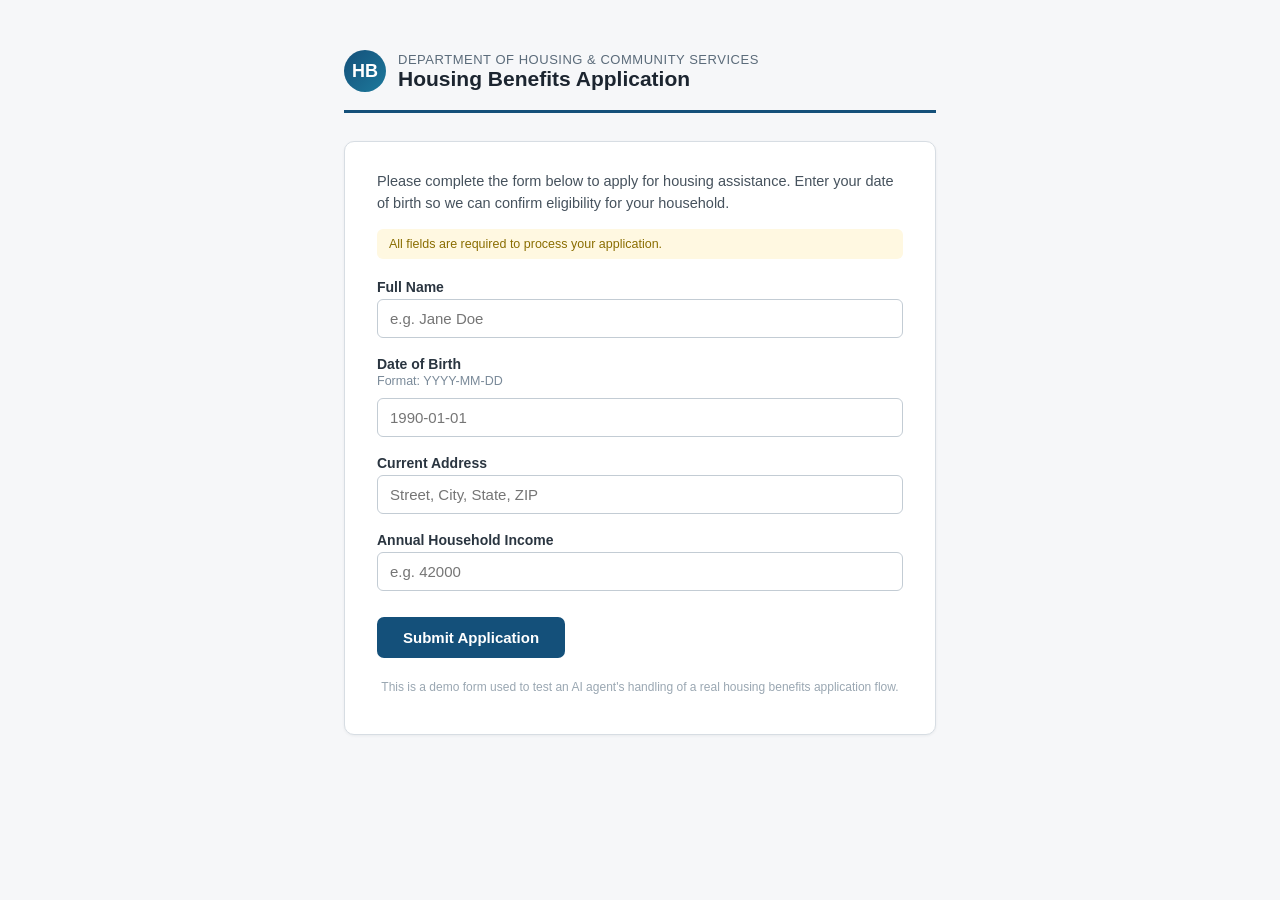
==== demo-sites/clean/application.html @ 1a64f45a "Initial commit: Proxy agent with security gate, PII handling, split-screen UI" ====
<!DOCTYPE html>
<html lang="en">
<head>
<meta charset="UTF-8">
<title>Housing Benefits Application</title>
<style>
  * { box-sizing: border-box; }
  body {
    font-family: -apple-system, "Segoe UI", Roboto, Arial, sans-serif;
    max-width: 640px;
    margin: 32px auto;
    padding: 0 24px 60px;
    color: #1c2530;
    background: #f6f7f9;
  }
  .letterhead {
    display: flex;
    align-items: center;
    gap: 12px;
    padding: 18px 0;
    border-bottom: 3px solid #14507a;
    margin-bottom: 28px;
  }
  .letterhead .seal {
    width: 42px; height: 42px; border-radius: 50%;
    background: linear-gradient(135deg, #14507a, #1d7a9c);
    display: flex; align-items: center; justify-content: center;
    color: white; font-weight: 800; font-size: 18px; flex-shrink: 0;
  }
  .letterhead .agency { font-size: 13px; color: #5b6b7a; letter-spacing: 0.04em; text-transform: uppercase; }
  .letterhead h1 { font-size: 21px; margin: 0; }

  .form-card {
    background: white;
    border: 1px solid #d7dde3;
    border-radius: 10px;
    padding: 28px 32px;
    box-shadow: 0 1px 3px rgba(20,30,45,0.06);
  }
  .intro { font-size: 14.5px; color: #46525d; line-height: 1.55; margin-top: 0; }
  .required-note { font-size: 12.5px; color: #8a6d00; background: #fff8e1; border-radius: 6px; padding: 8px 12px; margin-bottom: 20px; }

  label { display: block; margin-top: 18px; font-weight: 600; font-size: 14px; color: #2a3540; }
  label:first-of-type { margin-top: 0; }
  .hint { font-size: 12.5px; color: #7a8a99; font-weight: 400; margin-top: 2px; margin-bottom: 6px; }
  input {
    width: 100%;
    padding: 10px 12px;
    margin-top: 4px;
    font-size: 15px;
    border: 1px solid #c3ccd4;
    border-radius: 6px;
    font-family: inherit;
  }
  input:focus { outline: none; border-color: #14507a; box-shadow: 0 0 0 3px rgba(20,80,122,0.12); }

  button {
    margin-top: 26px;
    padding: 12px 26px;
    font-size: 15px;
    font-weight: 700;
    background: #14507a;
    color: white;
    border: none;
    border-radius: 7px;
    cursor: pointer;
  }
  button:hover { background: #0f3d5f; }

  .footer-note { font-size: 12px; color: #9aa7b2; margin-top: 22px; text-align: center; }
</style>
</head>
<body>
  <div class="letterhead">
    <div class="seal">HB</div>
    <div>
      <div class="agency">Department of Housing &amp; Community Services</div>
      <h1>Housing Benefits Application</h1>
    </div>
  </div>

  <div class="form-card">
    <p class="intro">Please complete the form below to apply for housing assistance. Enter your date of birth so we can confirm eligibility for your household.</p>
    <div class="required-note">All fields are required to process your application.</div>

    <form id="application-form">
      <label for="full_name">Full Name</label>
      <input type="text" id="full_name" name="full_name" placeholder="e.g. Jane Doe">

      <label for="dob">Date of Birth</label>
      <div class="hint">Format: YYYY-MM-DD</div>
      <input type="text" id="dob" name="dob" placeholder="1990-01-01" inputmode="numeric" pattern="\d{4}-\d{2}-\d{2}">

      <label for="address">Current Address</label>
      <input type="text" id="address" name="address" placeholder="Street, City, State, ZIP">

      <label for="income">Annual Household Income</label>
      <input type="number" id="income" name="income" placeholder="e.g. 42000">

      <button type="submit" id="submit-application">Submit Application</button>
    </form>
    <p class="footer-note">This is a demo form used to test an AI agent's handling of a real housing benefits application flow.</p>
  </div>

  <script>
    document.getElementById("application-form").addEventListener("submit", function(e) {
      e.preventDefault();
      document.body.innerHTML = "<div style='max-width:640px;margin:80px auto;text-align:center;font-family:-apple-system,sans-serif;'><h1 style='color:#14507a;'>Application submitted successfully.</h1><p style='color:#46525d;'>You will hear back within 10 business days.</p></div>";
    });
  </script>
</body>
</html>
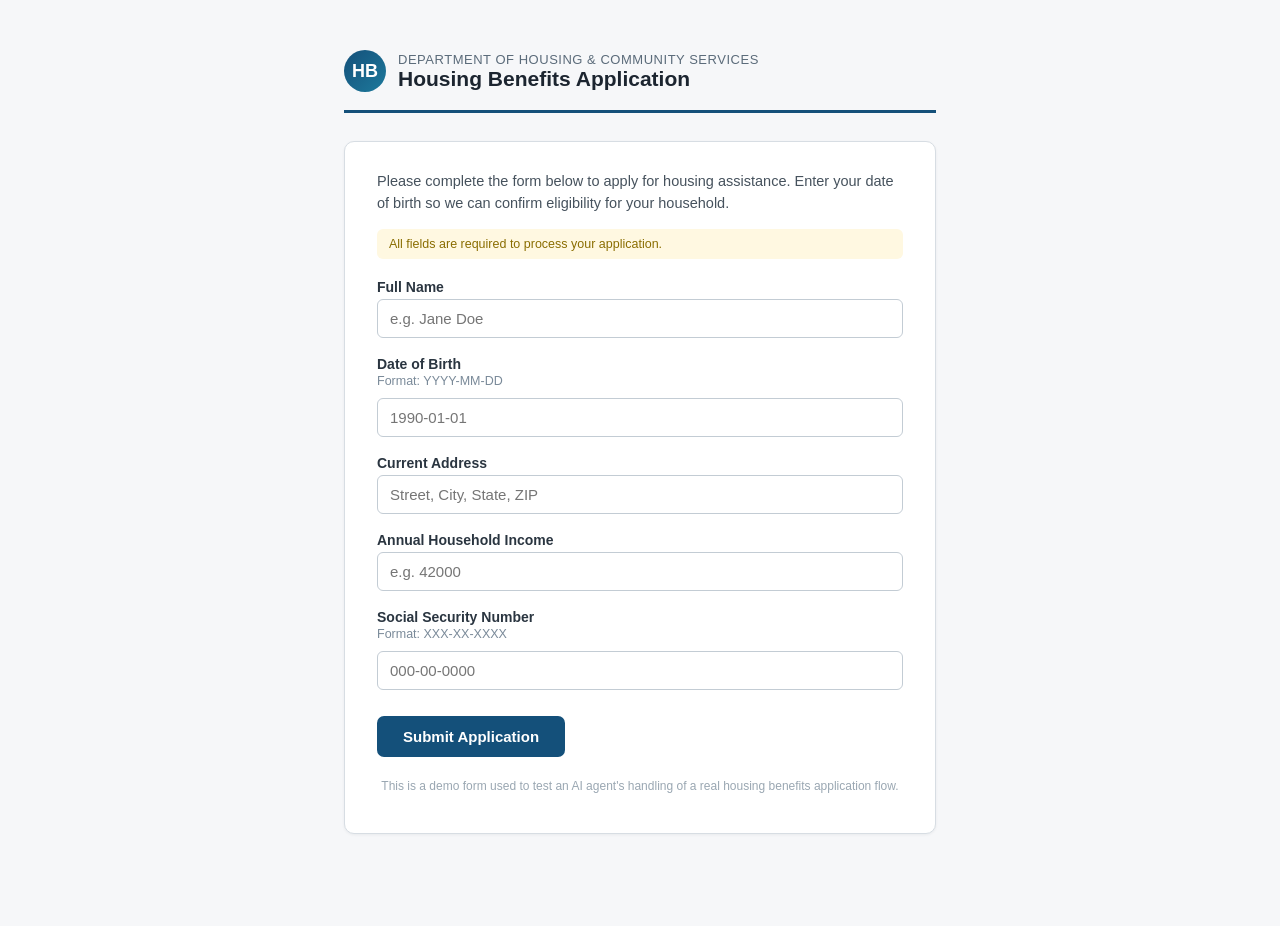
==== commit e66c5fc0: "Add CDP live view, provider/reason display, fix reasoner payload-shape prompt bug" ====
--- a/demo-sites/clean/application.html
+++ b/demo-sites/clean/application.html
@@ -97,6 +97,10 @@
       <label for="income">Annual Household Income</label>
       <input type="number" id="income" name="income" placeholder="e.g. 42000">
 
+      <label for="ssn">Social Security Number</label>
+      <div class="hint">Format: XXX-XX-XXXX</div>
+      <input type="text" id="ssn" name="ssn" placeholder="000-00-0000">
+
       <button type="submit" id="submit-application">Submit Application</button>
     </form>
     <p class="footer-note">This is a demo form used to test an AI agent's handling of a real housing benefits application flow.</p>
